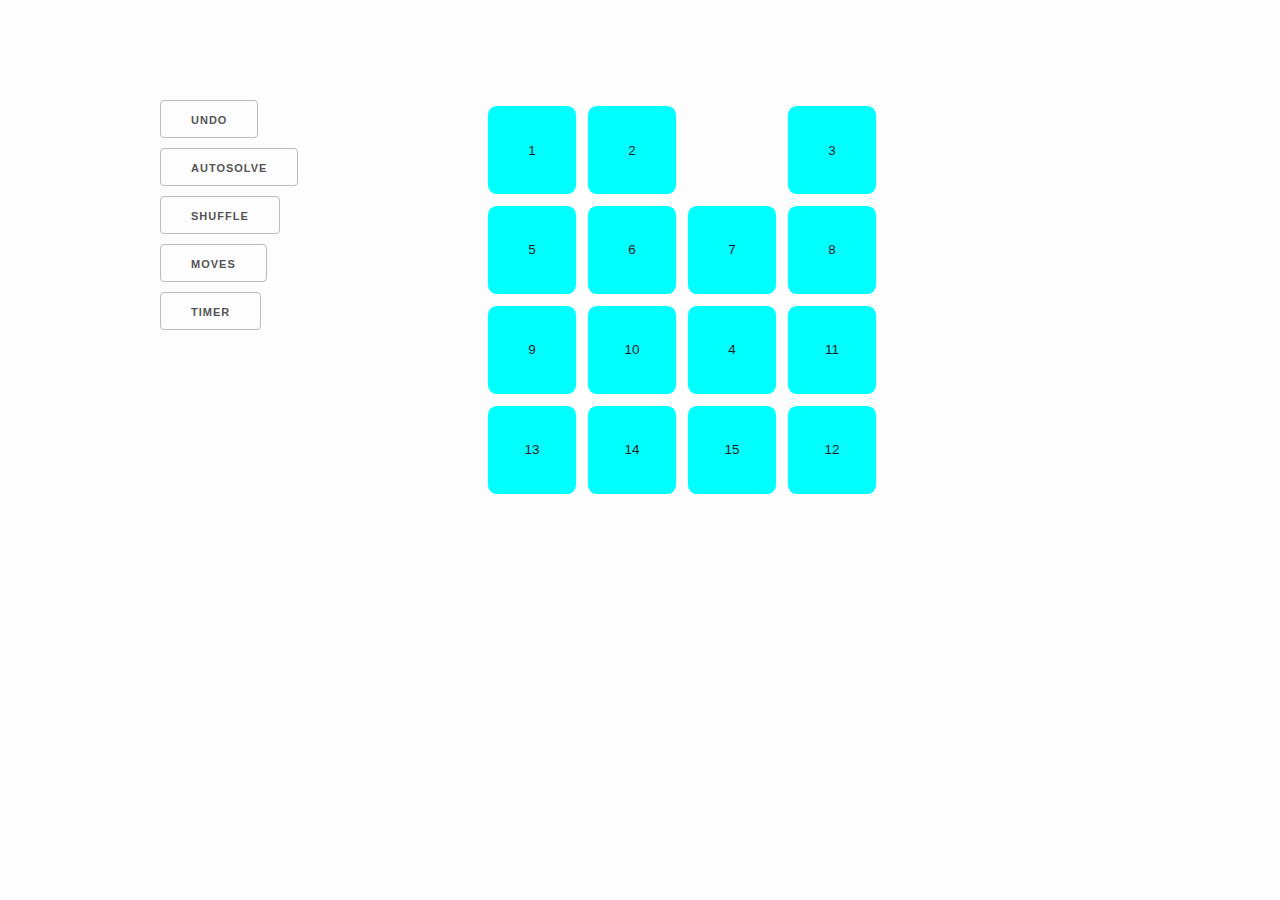
==== index.html @ 4d93f51e "initial file name changed to index.html" ====
<!DOCTYPE html>
<html lang="en">
<head>
    <meta charset="UTF-8">
    <meta name="viewport" content="width=device-width, initial-scale=1.0">
    <meta http-equiv="X-UA-Compatible" content="ie=edge">

    <link rel="stylesheet" href="css/skeleton.css">
    <link rel="stylesheet" href="css/main.css">

    <title>twoD Sort</title>
</head>
<body>
    
    <div class="container" style="margin: 100px auto;">
        
        <div class="row">
            <div class="one column control-container" >
                <button id="undo"> undo </button>
                <button id="autosolve"> autosolve </button>
                <button id="shuffle"> shuffle </button>
                <button class="moves-counter" id="moves-counter">moves</button>
                <button class="timer" id="timer">timer</button>
            </div>
            <div class="eleven columns" style="display: flex; align-items: center; justify-content: center;">
                <div style="position:relative">
                    <div class="" id="full-container"></div>
                </div>
            </div>
        </div>
    </div>

    <script src="js/const.js"></script>
    <script src="js/timer.js"></script>
    <script src="js/util.js"></script>
    <script src="js/viewutil.js"></script>
    <script src="js/game.js"></script>
    <script src="js/index.js"></script>
</body>
</html>
---- css/skeleton.css ----
/*
* Skeleton V2.0.4
* Copyright 2014, Dave Gamache
* www.getskeleton.com
* Free to use under the MIT license.
* http://www.opensource.org/licenses/mit-license.php
* 12/29/2014
*/


/* Table of contents
––––––––––––––––––––––––––––––––––––––––––––––––––
- Grid
- Base Styles
- Typography
- Links
- Buttons
- Forms
- Lists
- Code
- Tables
- Spacing
- Utilities
- Clearing
- Media Queries
*/


/* Grid
–––––––––––––––––––––––––––––––––––––––––––––––––– */
.container {
  position: relative;
  width: 100%;
  max-width: 960px;
  margin: 0 auto;
  padding: 0 20px;
  box-sizing: border-box; }
.column,
.columns {
  width: 100%;
  float: left;
  box-sizing: border-box; }

/* For devices larger than 400px */
@media (min-width: 400px) {
  .container {
    width: 85%;
    padding: 0; }
}

/* For devices larger than 550px */
@media (min-width: 550px) {
  .container {
    width: 80%; }
  .column,
  .columns {
    margin-left: 4%; }
  .column:first-child,
  .columns:first-child {
    margin-left: 0; }

  .one.column,
  .one.columns                    { width: 4.66666666667%; }
  .two.columns                    { width: 13.3333333333%; }
  .three.columns                  { width: 22%;            }
  .four.columns                   { width: 30.6666666667%; }
  .five.columns                   { width: 39.3333333333%; }
  .six.columns                    { width: 48%;            }
  .seven.columns                  { width: 56.6666666667%; }
  .eight.columns                  { width: 65.3333333333%; }
  .nine.columns                   { width: 74.0%;          }
  .ten.columns                    { width: 82.6666666667%; }
  .eleven.columns                 { width: 91.3333333333%; }
  .twelve.columns                 { width: 100%; margin-left: 0; }

  .one-third.column               { width: 30.6666666667%; }
  .two-thirds.column              { width: 65.3333333333%; }

  .one-half.column                { width: 48%; }

  /* Offsets */
  .offset-by-one.column,
  .offset-by-one.columns          { margin-left: 8.66666666667%; }
  .offset-by-two.column,
  .offset-by-two.columns          { margin-left: 17.3333333333%; }
  .offset-by-three.column,
  .offset-by-three.columns        { margin-left: 26%;            }
  .offset-by-four.column,
  .offset-by-four.columns         { margin-left: 34.6666666667%; }
  .offset-by-five.column,
  .offset-by-five.columns         { margin-left: 43.3333333333%; }
  .offset-by-six.column,
  .offset-by-six.columns          { margin-left: 52%;            }
  .offset-by-seven.column,
  .offset-by-seven.columns        { margin-left: 60.6666666667%; }
  .offset-by-eight.column,
  .offset-by-eight.columns        { margin-left: 69.3333333333%; }
  .offset-by-nine.column,
  .offset-by-nine.columns         { margin-left: 78.0%;          }
  .offset-by-ten.column,
  .offset-by-ten.columns          { margin-left: 86.6666666667%; }
  .offset-by-eleven.column,
  .offset-by-eleven.columns       { margin-left: 95.3333333333%; }

  .offset-by-one-third.column,
  .offset-by-one-third.columns    { margin-left: 34.6666666667%; }
  .offset-by-two-thirds.column,
  .offset-by-two-thirds.columns   { margin-left: 69.3333333333%; }

  .offset-by-one-half.column,
  .offset-by-one-half.columns     { margin-left: 52%; }

}


/* Base Styles
–––––––––––––––––––––––––––––––––––––––––––––––––– */
/* NOTE
html is set to 62.5% so that all the REM measurements throughout Skeleton
are based on 10px sizing. So basically 1.5rem = 15px :) */
html {
  font-size: 62.5%; }
body {
  font-size: 1.5em; /* currently ems cause chrome bug misinterpreting rems on body element */
  line-height: 1.6;
  font-weight: 400;
  font-family: "Raleway", "HelveticaNeue", "Helvetica Neue", Helvetica, Arial, sans-serif;
  color: #222; }


/* Typography
–––––––––––––––––––––––––––––––––––––––––––––––––– */
h1, h2, h3, h4, h5, h6 {
  margin-top: 0;
  margin-bottom: 2rem;
  font-weight: 300; }
h1 { font-size: 4.0rem; line-height: 1.2;  letter-spacing: -.1rem;}
h2 { font-size: 3.6rem; line-height: 1.25; letter-spacing: -.1rem; }
h3 { font-size: 3.0rem; line-height: 1.3;  letter-spacing: -.1rem; }
h4 { font-size: 2.4rem; line-height: 1.35; letter-spacing: -.08rem; }
h5 { font-size: 1.8rem; line-height: 1.5;  letter-spacing: -.05rem; }
h6 { font-size: 1.5rem; line-height: 1.6;  letter-spacing: 0; }

/* Larger than phablet */
@media (min-width: 550px) {
  h1 { font-size: 5.0rem; }
  h2 { font-size: 4.2rem; }
  h3 { font-size: 3.6rem; }
  h4 { font-size: 3.0rem; }
  h5 { font-size: 2.4rem; }
  h6 { font-size: 1.5rem; }
}

p {
  margin-top: 0; }


/* Links
–––––––––––––––––––––––––––––––––––––––––––––––––– */
a {
  color: #1EAEDB; }
a:hover {
  color: #0FA0CE; }


/* Buttons
–––––––––––––––––––––––––––––––––––––––––––––––––– */
.button,
button,
input[type="submit"],
input[type="reset"],
input[type="button"] {
  display: inline-block;
  height: 38px;
  padding: 0 30px;
  color: #555;
  text-align: center;
  font-size: 11px;
  font-weight: 600;
  line-height: 38px;
  letter-spacing: .1rem;
  text-transform: uppercase;
  text-decoration: none;
  white-space: nowrap;
  background-color: transparent;
  border-radius: 4px;
  border: 1px solid #bbb;
  cursor: pointer;
  box-sizing: border-box; }
.button:hover,
button:hover,
input[type="submit"]:hover,
input[type="reset"]:hover,
input[type="button"]:hover,
.button:focus,
button:focus,
input[type="submit"]:focus,
input[type="reset"]:focus,
input[type="button"]:focus {
  color: #333;
  border-color: #888;
  outline: 0; }
.button.button-primary,
button.button-primary,
input[type="submit"].button-primary,
input[type="reset"].button-primary,
input[type="button"].button-primary {
  color: #FFF;
  background-color: #33C3F0;
  border-color: #33C3F0; }
.button.button-primary:hover,
button.button-primary:hover,
input[type="submit"].button-primary:hover,
input[type="reset"].button-primary:hover,
input[type="button"].button-primary:hover,
.button.button-primary:focus,
button.button-primary:focus,
input[type="submit"].button-primary:focus,
input[type="reset"].button-primary:focus,
input[type="button"].button-primary:focus {
  color: #FFF;
  background-color: #1EAEDB;
  border-color: #1EAEDB; }


/* Forms
–––––––––––––––––––––––––––––––––––––––––––––––––– */
input[type="email"],
input[type="number"],
input[type="search"],
input[type="text"],
input[type="tel"],
input[type="url"],
input[type="password"],
textarea,
select {
  height: 38px;
  padding: 6px 10px; /* The 6px vertically centers text on FF, ignored by Webkit */
  background-color: #fff;
  border: 1px solid #D1D1D1;
  border-radius: 4px;
  box-shadow: none;
  box-sizing: border-box; }
/* Removes awkward default styles on some inputs for iOS */
input[type="email"],
input[type="number"],
input[type="search"],
input[type="text"],
input[type="tel"],
input[type="url"],
input[type="password"],
textarea {
  -webkit-appearance: none;
     -moz-appearance: none;
          appearance: none; }
textarea {
  min-height: 65px;
  padding-top: 6px;
  padding-bottom: 6px; }
input[type="email"]:focus,
input[type="number"]:focus,
input[type="search"]:focus,
input[type="text"]:focus,
input[type="tel"]:focus,
input[type="url"]:focus,
input[type="password"]:focus,
textarea:focus,
select:focus {
  border: 1px solid #33C3F0;
  outline: 0; }
label,
legend {
  display: block;
  margin-bottom: .5rem;
  font-weight: 600; }
fieldset {
  padding: 0;
  border-width: 0; }
input[type="checkbox"],
input[type="radio"] {
  display: inline; }
label > .label-body {
  display: inline-block;
  margin-left: .5rem;
  font-weight: normal; }


/* Lists
–––––––––––––––––––––––––––––––––––––––––––––––––– */
ul {
  list-style: circle inside; }
ol {
  list-style: decimal inside; }
ol, ul {
  padding-left: 0;
  margin-top: 0; }
ul ul,
ul ol,
ol ol,
ol ul {
  margin: 1.5rem 0 1.5rem 3rem;
  font-size: 90%; }
li {
  margin-bottom: 1rem; }


/* Code
–––––––––––––––––––––––––––––––––––––––––––––––––– */
code {
  padding: .2rem .5rem;
  margin: 0 .2rem;
  font-size: 90%;
  white-space: nowrap;
  background: #F1F1F1;
  border: 1px solid #E1E1E1;
  border-radius: 4px; }
pre > code {
  display: block;
  padding: 1rem 1.5rem;
  white-space: pre; }


/* Tables
–––––––––––––––––––––––––––––––––––––––––––––––––– */
th,
td {
  padding: 12px 15px;
  text-align: left;
  border-bottom: 1px solid #E1E1E1; }
th:first-child,
td:first-child {
  padding-left: 0; }
th:last-child,
td:last-child {
  padding-right: 0; }


/* Spacing
–––––––––––––––––––––––––––––––––––––––––––––––––– */
button,
.button {
  margin-bottom: 1rem; }
input,
textarea,
select,
fieldset {
  margin-bottom: 1.5rem; }
pre,
blockquote,
dl,
figure,
table,
p,
ul,
ol,
form {
  margin-bottom: 2.5rem; }


/* Utilities
–––––––––––––––––––––––––––––––––––––––––––––––––– */
.u-full-width {
  width: 100%;
  box-sizing: border-box; }
.u-max-full-width {
  max-width: 100%;
  box-sizing: border-box; }
.u-pull-right {
  float: right; }
.u-pull-left {
  float: left; }


/* Misc
–––––––––––––––––––––––––––––––––––––––––––––––––– */
hr {
  margin-top: 3rem;
  margin-bottom: 3.5rem;
  border-width: 0;
  border-top: 1px solid #E1E1E1; }


/* Clearing
–––––––––––––––––––––––––––––––––––––––––––––––––– */

/* Self Clearing Goodness */
.container:after,
.row:after,
.u-cf {
  content: "";
  display: table;
  clear: both; }


/* Media Queries
–––––––––––––––––––––––––––––––––––––––––––––––––– */
/*
Note: The best way to structure the use of media queries is to create the queries
near the relevant code. For example, if you wanted to change the styles for buttons
on small devices, paste the mobile query code up in the buttons section and style it
there.
*/


/* Larger than mobile */
@media (min-width: 400px) {}

/* Larger than phablet (also point when grid becomes active) */
@media (min-width: 550px) {}

/* Larger than tablet */
@media (min-width: 750px) {}

/* Larger than desktop */
@media (min-width: 1000px) {}

/* Larger than Desktop HD */
@media (min-width: 1200px) {}
---- css/main.css ----
* {
    padding: 0px;
    margin: 0px;
}

body {
    font-family: sans-serif;
    background-color: #fdfdfd;
  }
  
  .game-container {
    display: flex;
    flex-wrap: wrap;
    
    position: relative;
  }
  
  .item-container {
    margin: 1px;
  
    /* background-color: black; */
  }
  
  .item {
    background-color: cyan;
  
    border-radius: 10px;

    transform: scale(0.9);
  
    display: inline-flex;
    /* display: flex; */
    justify-content: center;
    align-items: center;
    position: absolute;
    transition: all 1s cubic-bezier(0.075, 0.82, 0.165, 1);

  }
  
  .item-txt {
      font-size: 24px;
      color: black;
  }

  .circle {
    border-radius: 38px;
    transform: scale(0.3);
    
  }
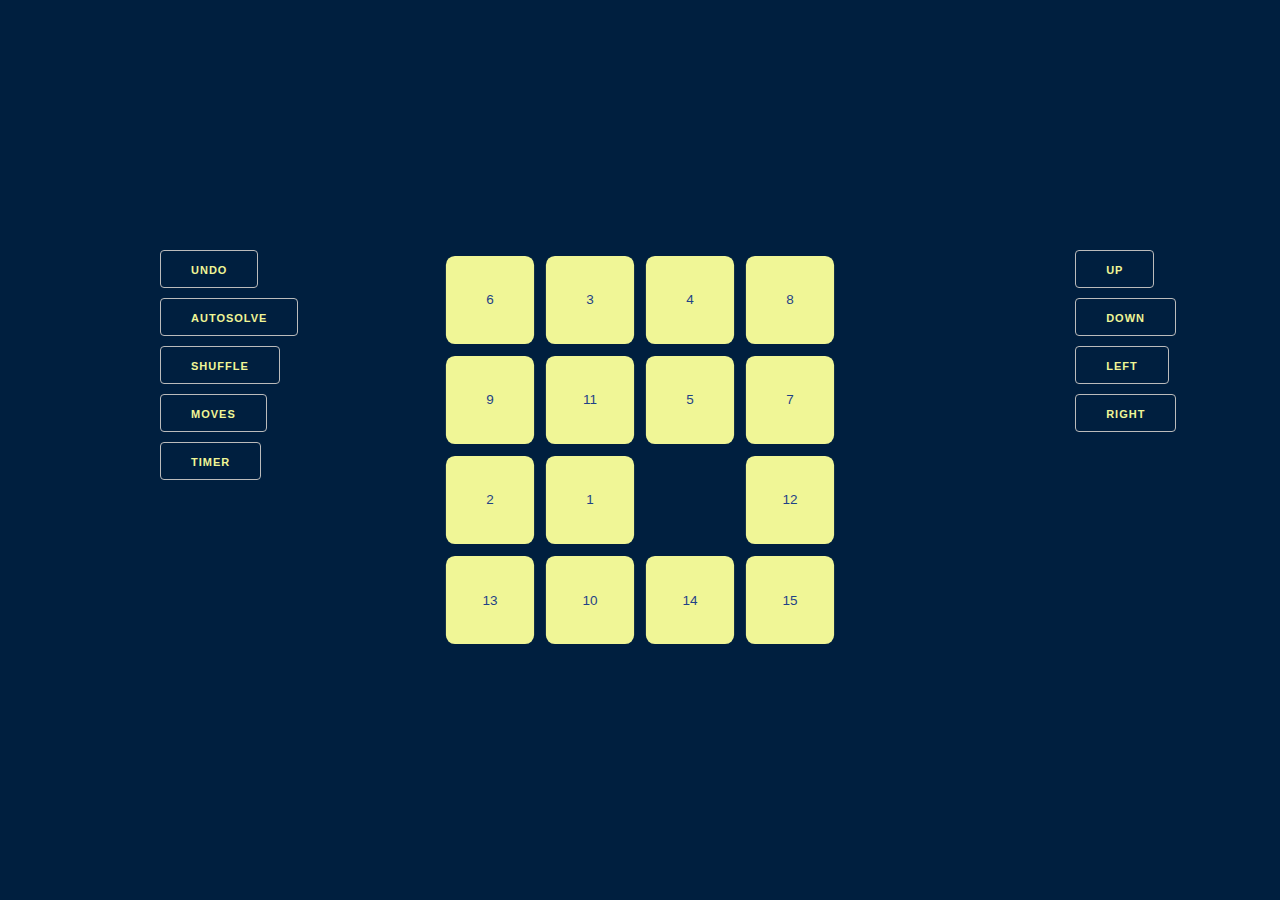
==== commit 8de383ba: "lot of changes done - unable to commit completely" ====
--- a/index.html
+++ b/index.html
@@ -1,5 +1,6 @@
 <!DOCTYPE html>
 <html lang="en">
+
 <head>
     <meta charset="UTF-8">
     <meta name="viewport" content="width=device-width, initial-scale=1.0">
@@ -10,22 +11,29 @@
 
     <title>twoD Sort</title>
 </head>
+
 <body>
-    
-    <div class="container" style="margin: 100px auto;">
-        
+
+    <div class="container">
+
         <div class="row">
-            <div class="one column control-container" >
+            <div class="one column control-container">
                 <button id="undo"> undo </button>
                 <button id="autosolve"> autosolve </button>
                 <button id="shuffle"> shuffle </button>
                 <button class="moves-counter" id="moves-counter">moves</button>
                 <button class="timer" id="timer">timer</button>
             </div>
-            <div class="eleven columns" style="display: flex; align-items: center; justify-content: center;">
+            <div class="ten columns" style="display: flex; align-items: center; justify-content: center;">
                 <div style="position:relative">
                     <div class="" id="full-container"></div>
                 </div>
+            </div>
+            <div class="one column control-container">
+                <button id="undo"> up </button>
+                <button id="undo"> down </button>
+                <button id="undo"> left </button>
+                <button id="undo"> right </button>
             </div>
         </div>
     </div>
@@ -34,7 +42,9 @@
     <script src="js/timer.js"></script>
     <script src="js/util.js"></script>
     <script src="js/viewutil.js"></script>
+    <script src="js/pathmanager.js"></script>
     <script src="js/game.js"></script>
     <script src="js/index.js"></script>
 </body>
+
 </html>--- a/css/main.css
+++ b/css/main.css
@@ -1,50 +1,61 @@
+@import url('https://fonts.googleapis.com/css?family=Nixie+One&display=swap');
 * {
-    padding: 0px;
-    margin: 0px;
+  padding: 0px;
+  margin: 0px;
 }
 
 body {
-    font-family: sans-serif;
-    background-color: #fdfdfd;
-  }
-  
-  .game-container {
-    display: flex;
-    flex-wrap: wrap;
-    
-    position: relative;
-  }
-  
-  .item-container {
-    margin: 1px;
-  
-    /* background-color: black; */
-  }
-  
-  .item {
-    background-color: cyan;
-  
-    border-radius: 10px;
+  display: flex;
+  flex-direction: column;
+  justify-content: center;
+  width: 100vw;
+  height: 100vh;
+  vertical-align: middle;
+  font-family: sans-serif;
+  background-color: #001f3f;
+}
 
-    transform: scale(0.9);
-  
-    display: inline-flex;
-    /* display: flex; */
-    justify-content: center;
-    align-items: center;
-    position: absolute;
-    transition: all 1s cubic-bezier(0.075, 0.82, 0.165, 1);
+.container {
+  vertical-align: middle;
+}
 
-  }
-  
-  .item-txt {
-      font-size: 24px;
-      color: black;
-  }
+.game-container {
+  display: flex;
+  flex-wrap: wrap;
+  position: relative;
+}
 
-  .circle {
-    border-radius: 38px;
-    transform: scale(0.3);
-    
-  }
-  +.item-container {
+  margin: 1px;
+  /* background-color: black; */
+}
+
+.item {
+  background-color: #f0f696;
+  color: #1f4287;
+  border-radius: 10px;
+  transform: scale(0.9);
+  display: inline-flex;
+  /* font-family: 'Nixie One', cursive; */
+  justify-content: center;
+  align-items: center;
+  position: absolute;
+  transition: all 1s cubic-bezier(0.075, 0.82, 0.165, 1);
+}
+
+button {
+  color: #f0f696;
+}
+
+button:hover {
+  color: #f0f696;
+}
+
+.item-txt {
+  font-size: 24px;
+}
+
+.circle {
+  border-radius: 38px;
+  transform: scale(0.3);
+}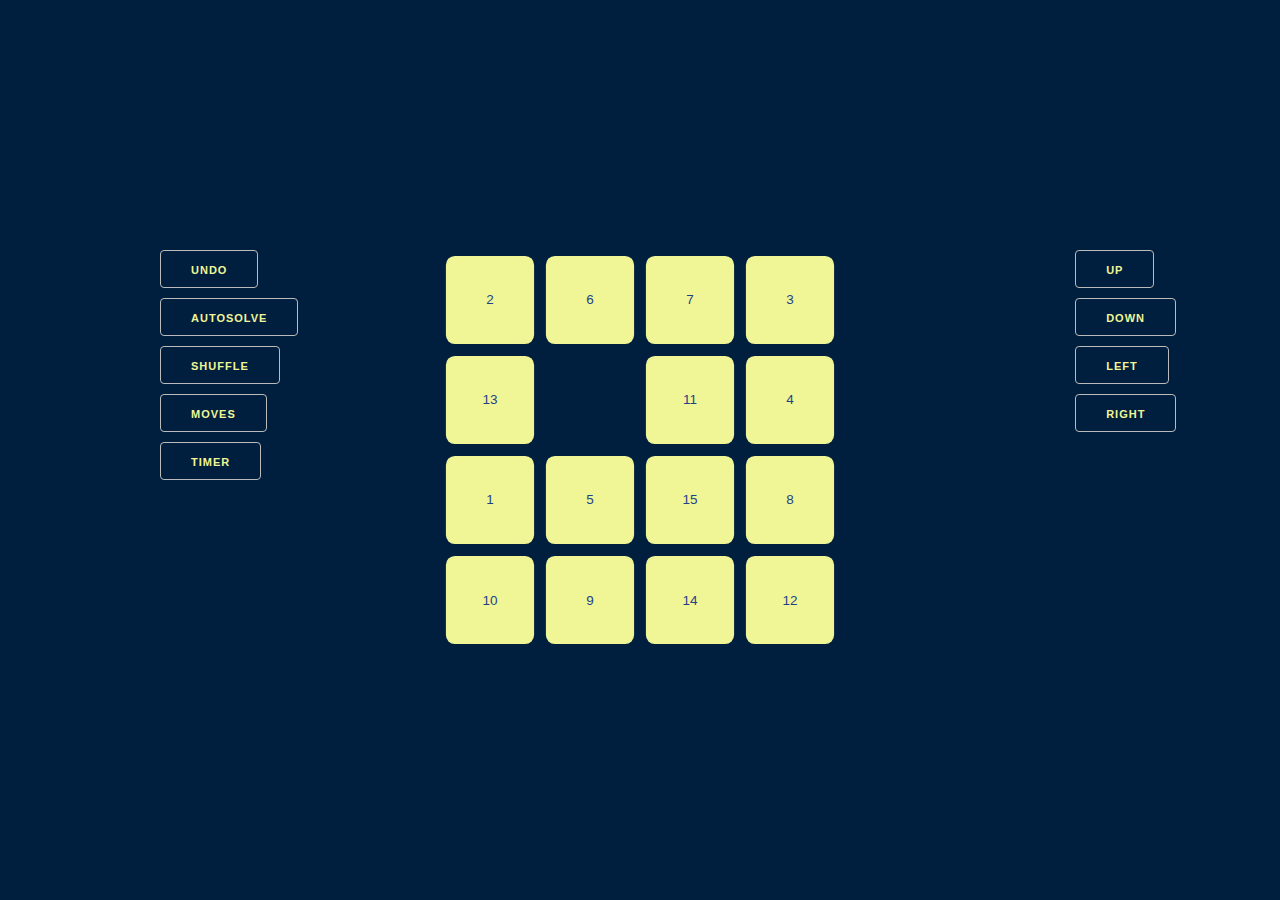
==== commit d2f17436: "added logic to button" ====
--- a/index.html
+++ b/index.html
@@ -30,10 +30,10 @@
                 </div>
             </div>
             <div class="one column control-container">
-                <button id="undo"> up </button>
-                <button id="undo"> down </button>
-                <button id="undo"> left </button>
-                <button id="undo"> right </button>
+                <button id="up"> up </button>
+                <button id="down"> down </button>
+                <button id="left"> left </button>
+                <button id="right"> right </button>
             </div>
         </div>
     </div>
